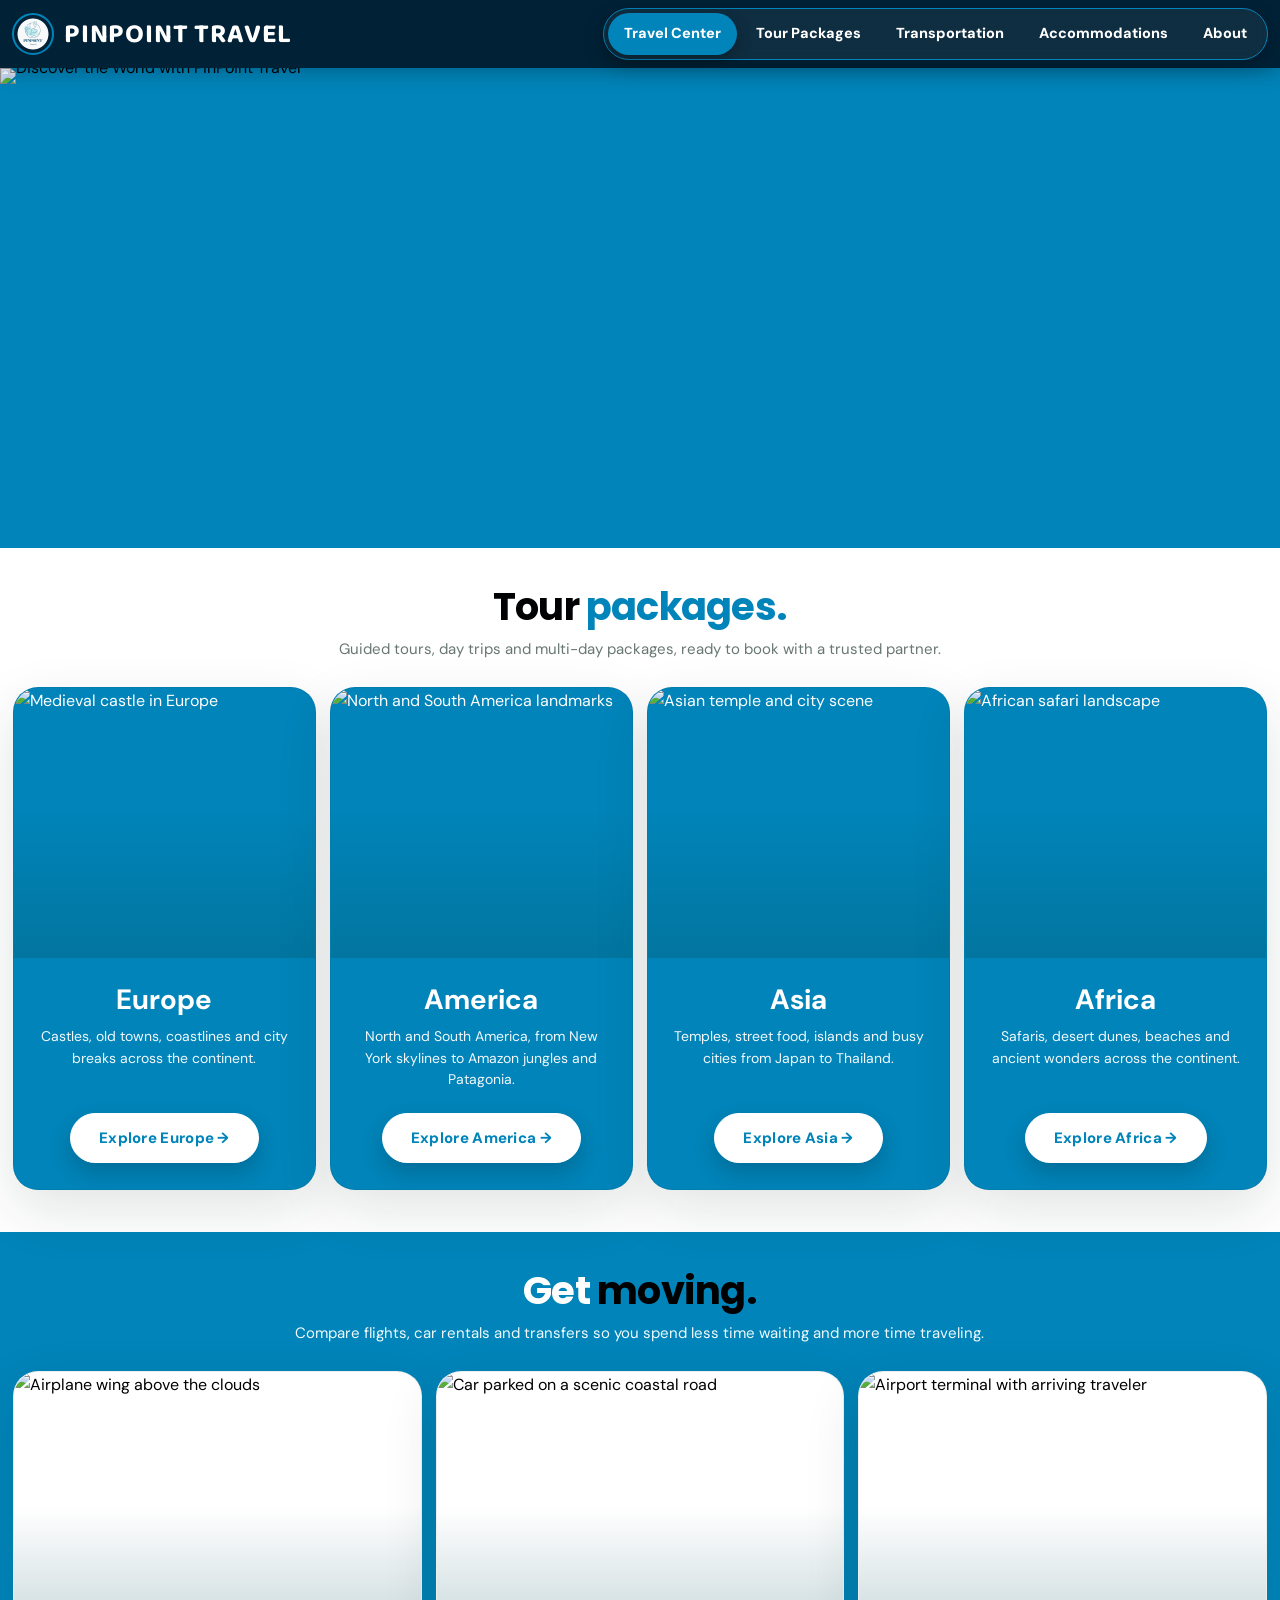
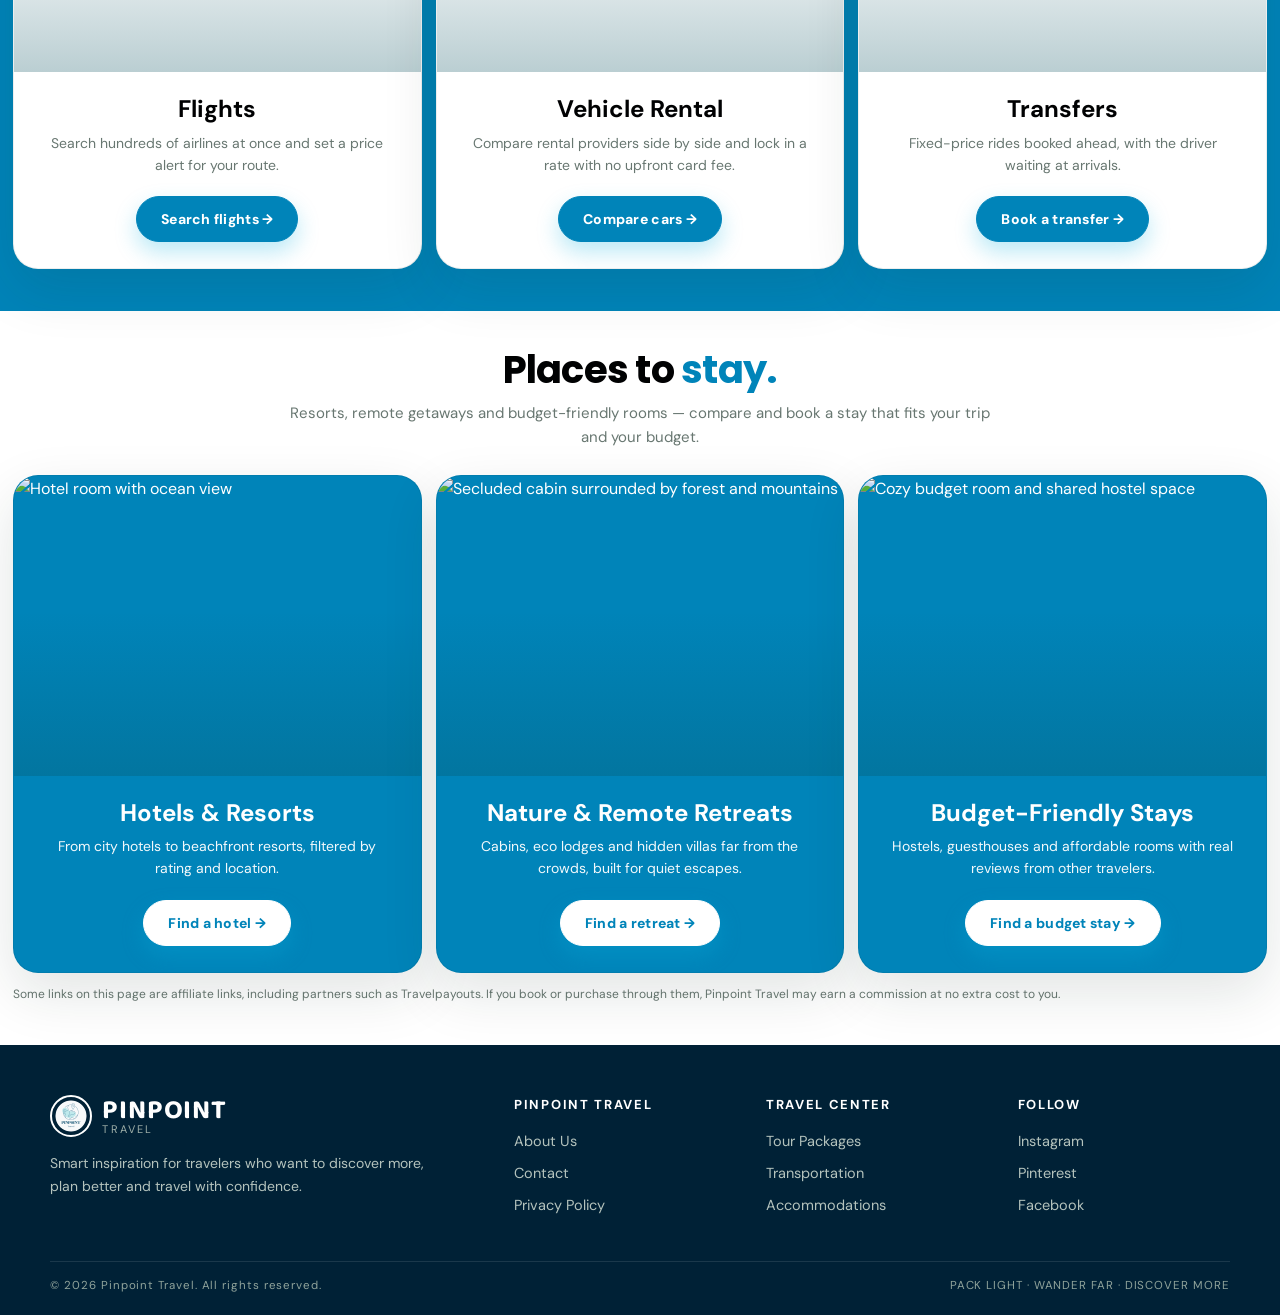
==== index.html @ a21079fd "Update print statement from 'Hello' to 'Goodbye'" ====
<!DOCTYPE html>
<html lang="en">
<head>
<script nowprocket data-noptimize="1" data-cfasync="false" data-wpfc-render="false" seraph-accel-crit="1" data-no-defer="1" data-cmp-ab="2">
(function(){var s=document.createElement("script");s.async=1;s.setAttribute("data-cmp-ab","2");s.src='https://emrldco.com/NTYxOTk5.js?t=561999';document.head.appendChild(s);})();
</script>
<meta charset="UTF-8">
<meta name="viewport" content="width=device-width, initial-scale=1.0">
<meta name="description" content="Pinpoint Travel — tour packages, transportation, bookings and places to stay, all in one place.">
<meta name="keywords" content="travel center, tour packages, flights, car rentals, hotel bookings, accommodation">
<meta name="author" content="Pinpoint Travel">
<link rel="canonical" href="https://pinpointtravel.store/">
<title>Pinpoint Travel | Travel Center</title>
<link rel="preconnect" href="https://fonts.googleapis.com">
<link rel="preconnect" href="https://fonts.gstatic.com" crossorigin>
<link href="https://fonts.googleapis.com/css2?family=DM+Sans:wght@400;500;600;700;800&family=Baloo+2:wght@600;700&family=Poppins:wght@600;700&display=swap" rel="stylesheet">
<link rel="icon" type="image/png" href="/favicon.png">
<style>
:root{--dark:#022e3b;--cream:#f7f5ef;--white:#fff;--text:#000102;--muted:#687771;--lime:#000000;--accent:#0084b9;--card-teal:#0084b9;--shadow:0 20px 55px rgba(16,43,37,.12);--radius:25px;--content-width:98%;--max-width:1500px;--header-bg:#002136}
*{margin:0;padding:0;box-sizing:border-box}
html{scroll-behavior:smooth;scroll-padding-top:90px}
body{font-family:"DM Sans",Arial,sans-serif;background:var(--cream);color:var(--text);line-height:1.6;overflow-x:hidden}
img{max-width:100%;display:block}
a{text-decoration:none;color:inherit}
button,input{font-family:inherit}
:focus-visible{outline:3px solid var(--accent);outline-offset:4px}

/* HEADER */
.header{width:100%;min-height:68px;margin:0;padding:0 12px;display:flex;align-items:center;gap:30px;position:sticky;top:0;z-index:100;background:var(--header-bg);box-shadow:0 4px 18px rgba(0,0,0,.25)}
.logo{display:flex;align-items:center;gap:10px;flex-shrink:0}
.logo-image{width:42px;height:42px;object-fit:contain;flex-shrink:0;border:2.5px solid #0084b9;border-radius:50%;padding:3px;transition:.2s}
.logo:hover .logo-image{transform:scale(1.04);border-color:#3ec8ff}
.logo-text{display:flex;flex-direction:column;justify-content:center;line-height:1}
.logo-text strong{font-family:"Baloo 2",sans-serif;font-weight:700;letter-spacing:.03em;font-size:27px;color:#fff}
.navigation{margin-left:auto;display:flex;align-items:center;gap:3px;padding:4px;background:rgba(255,255,255,.06);border:1px solid #0084b9;border-radius:100px;box-shadow:0 7px 22px rgba(0,0,0,.2);backdrop-filter:blur(10px);-webkit-backdrop-filter:blur(10px)}
.navigation a{font-size:14.5px;font-weight:800;color:#fff;transition:color .2s,background .2s,transform .2s;position:relative;padding:9px 16px;border-radius:100px;white-space:nowrap}
.navigation a:hover{color:#000d13;background:#03b8ff;transform:translateY(-1px)}
.navigation a.active{color:#fff;background:#0084b9;box-shadow:0 5px 15px rgba(0,0,0,.3)}
.navigation a.active:hover{color:#fff;background:#0099d6}
.menu-button{display:none;border:none;background:transparent;font-size:27px;cursor:pointer;margin-left:auto;color:#fff}
.sr-only{position:absolute;width:1px;height:1px;overflow:hidden;clip:rect(0 0 0 0);white-space:nowrap}

/* BANNER */
.banner{width:100%;max-width:none;margin:0;background:#0084b9;line-height:0}
.banner img{width:100%;height:auto;display:block}

/* SECTIONS */
.section{width:var(--content-width);max-width:var(--max-width);margin:32px auto;scroll-margin-top:20px}
.section-header{display:flex;flex-direction:column;align-items:center;justify-content:center;text-align:center;gap:14px;margin-bottom:26px}
.section-header h2{font-family:"Poppins",Arial,sans-serif;font-weight:700;font-size:clamp(34px,3vw,45px);line-height:1.1;letter-spacing:-.02em}
.section-header h2 em{font-family:inherit;font-style:normal;font-weight:inherit;color:var(--accent)}
.section-description{max-width:720px;margin:9px auto 0;color:var(--muted);font-size:15px}

/* OFFER CARDS */
.offer-grid{display:grid;grid-template-columns:repeat(3,1fr);gap:14px}
.offer-card{position:relative;background:#fff;color:var(--text);border-radius:var(--radius);overflow:hidden;border:1px solid rgba(16,43,37,.08);box-shadow:var(--shadow);transition:transform .25s,box-shadow .25s,outline-color .25s;display:flex;flex-direction:column;height:100%;scroll-margin-top:26px;outline:3px solid transparent;outline-offset:4px}
.offer-card:target{outline-color:var(--accent);box-shadow:0 0 0 8px rgba(12,175,224,.14),var(--shadow);animation:pulse-target 1.6s ease-out 1}
.offer-card.dark:target{outline-color:#fff;box-shadow:0 0 0 8px rgba(255,255,255,.18),var(--shadow)}
@keyframes pulse-target{0%{transform:translateY(-2px) scale(1.015)}100%{transform:translateY(0) scale(1)}}
.offer-card:hover{transform:translateY(-5px);box-shadow:0 10px 20px #000000e7}
.offer-card.dark{background:#0084b9;color:#fff}
.offer-image{height:300px;position:relative;overflow:hidden;flex-shrink:0}
.offer-image img{width:100%;height:100%;object-fit:cover}
.offer-image::after{content:"";position:absolute;inset:0;background:linear-gradient(to top,rgba(8,80,94,.28),transparent 55%)}
.offer-content{padding:20px 22px 26px;flex:1;display:flex;flex-direction:column;align-items:center;justify-content:center;text-align:center;gap:6px}
.offer-content h3{font-size:24px;margin:3px 0;line-height:1.2}
.offer-content p{color:var(--muted);font-size:14px;line-height:1.55;max-width:94%}
.offer-card.dark p{color:rgba(255,255,255,.95)}
.card-cta{margin-top:14px;min-height:46px;padding:0 24px;border-radius:100px;display:inline-flex;justify-content:center;align-items:center;font-size:14px;font-weight:800;letter-spacing:.02em;background:var(--accent);color:#fff;border:1px solid var(--accent);box-shadow:0 10px 22px rgba(12,175,224,.28);transition:.25s}
.card-cta:hover{background:#fff;color:var(--accent);transform:translateY(-3px);box-shadow:0 10px 23px rgba(0,0,0,.3)}
.offer-card.dark .card-cta{background:#fff;color:var(--card-teal);border-color:#fff}
.offer-card.dark .card-cta:hover{background:#004b7e;color:#fff;border-color:#0084b9}

/* TOUR PACKAGE CARDS */
.offer-grid.four{grid-template-columns:repeat(4,1fr)}
.card-actions{display:flex;justify-content:center;margin-top:auto;padding-top:16px}
.card-actions .card-cta{margin-top:0}
.card-link::after{content:"";position:absolute;inset:0;z-index:1}
.tour-card .offer-image{height:270px}
.tour-card .offer-content{align-items:center;justify-content:flex-start;text-align:center;padding:22px 20px 26px;gap:6px}
.tour-card .offer-content h3{font-size:28px}
.tour-card .offer-content p{max-width:100%}
.offer-card.dark.tour-card .card-cta.card-link{min-height:50px;padding:0 28px;font-size:15px;background:#fff;color:var(--card-teal);border-color:#fff;box-shadow:0 10px 22px rgba(0,0,0,.18)}
.offer-card.dark.tour-card .card-cta.card-link:hover,
.offer-card.dark.tour-card:hover .card-cta.card-link{background:#002136;color:#fff;border-color:#002136}

/* BANDS */
.band{width:100%;padding:38px 0 42px}
.band.teal{background:#0084b9}
.band.white{background:#fff}
.band.teal .section-header h2{color:#fff}
.band.teal .section-header h2 em{color:var(--lime)}
.band.teal .section-description{color:#f0fbff}
.band .section{margin:0 auto}
.affiliate-note{margin-top:12px;color:var(--muted);font-size:12px;line-height:1.5}

/* FOOTER */
footer{background:#002136;color:#dce4df;padding:50px 3% 20px}
.footer-grid{width:var(--content-width);max-width:var(--max-width);margin:auto;display:grid;grid-template-columns:2fr 1fr 1fr 1fr;gap:40px}
.footer-description{max-width:380px;color:#b4c3bd;font-size:14px;line-height:1.65;margin-top:15px}
.footer-title{color:#fff;font-size:13px;letter-spacing:.13em;text-transform:uppercase;margin-bottom:14px}
.footer-column a{display:block;color:#b4c3bd;font-size:14.5px;margin:9px 0;transition:.2s}
.footer-column a:hover{color:#fff}
.footer-bottom{width:var(--content-width);max-width:var(--max-width);margin:35px auto 0;padding-top:15px;border-top:1px solid rgba(255,255,255,.1);display:flex;justify-content:space-between;gap:20px;color:#8fa39b;font-size:11.5px;letter-spacing:.08em}
footer .logo-image{border-color:#fff}
footer .logo-text small{font-size:11px;letter-spacing:.2em;color:#9eafa8}

/* TABLET */
@media(max-width:1100px){
.offer-grid.four{grid-template-columns:1fr 1fr}
}
@media(max-width:1000px){
.navigation{gap:2px}
.navigation a{padding:8px 10px;font-size:12.5px}
.logo-text strong{font-size:23px}
.offer-grid{grid-template-columns:1fr 1fr}
.footer-grid{gap:28px}
}

/* MOBILE */
@media(max-width:720px){
html{scroll-padding-top:70px}
.header{min-height:58px;padding:0 10px}
.logo-image{width:36px;height:36px;padding:3px}
.logo-text strong{font-size:17px}
.navigation{display:none;position:absolute;left:0;right:0;top:56px;padding:8px;background:rgba(0,33,54,.98);border:1px solid #0084b9;border-radius:20px;box-shadow:var(--shadow);flex-direction:column;align-items:stretch;gap:4px;backdrop-filter:blur(14px);-webkit-backdrop-filter:blur(14px)}
.navigation.show{display:flex}
.navigation a{width:100%;padding:11px 15px;border-radius:13px;font-size:14px}
.menu-button{display:block}
.section-header{gap:0;margin-bottom:14px}
.section-header h2{font-size:26px;line-height:1.15;letter-spacing:-.01em}
.section-description{display:none}
.band{padding:20px 0 24px}
.offer-grid{grid-template-columns:1fr;gap:13px}
.offer-image{height:230px}
.offer-content{padding:18px 18px 24px}
.offer-content h3{font-size:22px}
.offer-content p{font-size:14px}
/* Tour packages: compact 2 x 2 grid */
.offer-grid.four{grid-template-columns:1fr 1fr;gap:10px}
.tour-card .offer-image{height:185px}
.tour-card .offer-content{padding:14px 10px 16px;gap:4px}
.tour-card .offer-content h3{font-size:20px}
.tour-card .offer-content p{font-size:12.5px;line-height:1.45}
.card-actions{width:100%}
.offer-card.dark.tour-card .card-cta.card-link{width:100%;min-height:40px;padding:0 8px;font-size:12.5px}
/* Transportation + Stays: swipe carousel */
.offer-grid:not(.four){display:flex;overflow-x:auto;scroll-snap-type:x mandatory;gap:12px;padding:4px 2px 18px;scroll-padding:0 2px;-webkit-overflow-scrolling:touch;scrollbar-width:none}
.offer-grid:not(.four)::-webkit-scrollbar{display:none}
.offer-grid:not(.four) .offer-card{flex:0 0 76%;scroll-snap-align:start;height:auto;border-radius:20px}
.offer-grid:not(.four) .offer-image{height:215px}
.offer-grid:not(.four) .offer-content{padding:14px 14px 18px;gap:4px}
.offer-grid:not(.four) .offer-content h3{font-size:18px}
.offer-grid:not(.four) .offer-content p{font-size:12.5px;line-height:1.45}
.offer-grid:not(.four) .card-cta{margin-top:10px;min-height:40px;padding:0 18px;font-size:13px}
/* Footer */
footer{padding:45px 4% 20px}
.footer-grid{width:96%;grid-template-columns:1fr 1fr;gap:30px}
.footer-brand{grid-column:span 2}
.footer-bottom{width:96%;display:block;margin-top:30px;font-size:11px}
.footer-bottom span{display:block;margin-top:7px}
}
@media(prefers-reduced-motion:reduce){html{scroll-behavior:auto}*,*::before,*::after{transition-duration:.01ms!important;animation-duration:.01ms!important;animation-iteration-count:1!important}}
</style>
</head>

<body>

<!-- HEADER -->
<header class="header">
  <a href="https://pinpointtravel.store/" class="logo" aria-label="Pinpoint Travel home">
    <img src="/favicon.png" alt="Pinpoint Travel Logo" class="logo-image">
    <span class="logo-text"><strong>PINPOINT TRAVEL</strong></span>
  </a>
  <button class="menu-button" id="menuButton" aria-label="Open navigation" aria-controls="navigation" aria-expanded="false">☰</button>
  <nav class="navigation" id="navigation" aria-label="Main navigation">
    <a href="https://pinpointtravel.store/" class="active">Travel Center</a>
    <a href="#packages">Tour Packages</a>
    <a href="#transportation">Transportation</a>
    <a href="#bookings">Accommodations</a>
    <a href="about.html">About</a>
  </nav>
</header>

<h1 class="sr-only">Pinpoint Travel Center</h1>

<!-- BANNER -->
<section class="banner" aria-label="Featured banner">
  <img src="https://pinpointtravel.store/images/tcbanner.webp" alt="Discover the World with PinPoint Travel" width="2048" height="768" fetchpriority="high">
</section>

<!-- TOUR PACKAGES -->
<div class="band white">
  <section class="section" id="packages" aria-labelledby="packages-title">
    <div class="section-header">
      <div>
        <h2 id="packages-title">Tour <em>packages.</em></h2>
        <p class="section-description">Guided tours, day trips and multi-day packages, ready to book with a trusted partner.</p>
      </div>
    </div>
    <div class="offer-grid four">

      <div class="offer-card dark tour-card" id="europe">
        <div class="offer-image">
          <img src="https://cdn.jsdelivr.net/gh/visionplus152-wq/PinPoint2026/images/europe.webp" alt="Medieval castle in Europe" loading="lazy">
        </div>
        <div class="offer-content">
          <h3>Europe</h3>
          <p>Castles, old towns, coastlines and city breaks across the continent.</p>
          <div class="card-actions">
            <a href="europe.html" class="card-cta card-link">Explore Europe →</a>
          </div>
        </div>
      </div>

      <div class="offer-card dark tour-card" id="america">
        <div class="offer-image">
          <img src="https://cdn.jsdelivr.net/gh/visionplus152-wq/PinPoint2026/images/america.webp" alt="North and South America landmarks" loading="lazy">
        </div>
        <div class="offer-content">
          <h3>America</h3>
          <p>North and South America, from New York skylines to Amazon jungles and Patagonia.</p>
          <div class="card-actions">
            <a href="america.html" class="card-cta card-link">Explore America →</a>
          </div>
        </div>
      </div>

      <div class="offer-card dark tour-card" id="asia">
        <div class="offer-image">
          <img src="https://cdn.jsdelivr.net/gh/visionplus152-wq/PinPoint2026/images/asia.webp" alt="Asian temple and city scene" loading="lazy">
        </div>
        <div class="offer-content">
          <h3>Asia</h3>
          <p>Temples, street food, islands and busy cities from Japan to Thailand.</p>
          <div class="card-actions">
            <a href="asia.html" class="card-cta card-link">Explore Asia →</a>
          </div>
        </div>
      </div>

      <div class="offer-card dark tour-card" id="africa">
        <div class="offer-image">
          <img src="https://cdn.jsdelivr.net/gh/visionplus152-wq/PinPoint2026/images/africa.webp" alt="African safari landscape" loading="lazy">
        </div>
        <div class="offer-content">
          <h3>Africa</h3>
          <p>Safaris, desert dunes, beaches and ancient wonders across the continent.</p>
          <div class="card-actions">
            <a href="africa.html" class="card-cta card-link">Explore Africa →</a>
          </div>
        </div>
      </div>

    </div>
  </section>
</div>

<!-- TRANSPORTATION -->
<div class="band teal">
  <section class="section" id="transportation" aria-labelledby="transportation-title">
    <div class="section-header">
      <div>
        <h2 id="transportation-title">Get <em>moving.</em></h2>
        <p class="section-description">Compare flights, car rentals and transfers so you spend less time waiting and more time traveling.</p>
      </div>
    </div>
    <div class="offer-grid">
      <a href="https://www.aviasales.com/" class="offer-card" id="flights" target="_blank" rel="noopener sponsored" aria-label="Search flights">
        <div class="offer-image">
          <img src="https://cdn.jsdelivr.net/gh/visionplus152-wq/PinPoint2026/images/flight.webp" alt="Airplane wing above the clouds" loading="lazy">
        </div>
        <div class="offer-content">
          <h3>Flights</h3>
          <p>Search hundreds of airlines at once and set a price alert for your route.</p>
          <span class="card-cta">Search flights →</span>
        </div>
      </a>
      <a href="https://www.rentalcars.com/" class="offer-card" id="car-rentals" target="_blank" rel="noopener sponsored" aria-label="Compare car rentals">
        <div class="offer-image">
          <img src="https://cdn.jsdelivr.net/gh/visionplus152-wq/PinPoint2026/images/carrent.webp" alt="Car parked on a scenic coastal road" loading="lazy">
        </div>
        <div class="offer-content">
          <h3>Vehicle Rental</h3>
          <p>Compare rental providers side by side and lock in a rate with no upfront card fee.</p>
          <span class="card-cta">Compare cars →</span>
        </div>
      </a>
      <a href="https://www.kiwitaxi.com/" class="offer-card" id="airport-transfers" target="_blank" rel="noopener sponsored" aria-label="Book airport transfers">
        <div class="offer-image">
          <img src="https://cdn.jsdelivr.net/gh/visionplus152-wq/PinPoint2026/images/transfer.webp" alt="Airport terminal with arriving traveler" loading="lazy">
        </div>
        <div class="offer-content">
          <h3>Transfers</h3>
          <p>Fixed-price rides booked ahead, with the driver waiting at arrivals.</p>
          <span class="card-cta">Book a transfer →</span>
        </div>
      </a>
    </div>
  </section>
</div>

<!-- PLACES TO STAY -->
<div class="band white">
  <section class="section" id="bookings" aria-labelledby="bookings-title">
    <div class="section-header">
      <div>
        <h2 id="bookings-title">Places to <em>stay.</em></h2>
        <p class="section-description">Resorts, remote getaways and budget-friendly rooms — compare and book a stay that fits your trip and your budget.</p>
      </div>
    </div>
    <div class="offer-grid">
      <a href="https://www.booking.com/" class="offer-card dark" id="hotels" target="_blank" rel="noopener sponsored" aria-label="Book hotels and resorts">
        <div class="offer-image">
          <img src="https://cdn.jsdelivr.net/gh/visionplus152-wq/PinPoint2026/images/hotels.webp" alt="Hotel room with ocean view" loading="lazy">
        </div>
        <div class="offer-content">
          <h3>Hotels &amp; Resorts</h3>
          <p>From city hotels to beachfront resorts, filtered by rating and location.</p>
          <span class="card-cta">Find a hotel →</span>
        </div>
      </a>
      <a href="https://www.airbnb.com/" class="offer-card dark" id="nature-retreats" target="_blank" rel="noopener sponsored" aria-label="Book nature and remote retreats">
        <div class="offer-image">
          <img src="https://cdn.jsdelivr.net/gh/visionplus152-wq/PinPoint2026/images/nature.webp" alt="Secluded cabin surrounded by forest and mountains" loading="lazy">
        </div>
        <div class="offer-content">
          <h3>Nature &amp; Remote Retreats</h3>
          <p>Cabins, eco lodges and hidden villas far from the crowds, built for quiet escapes.</p>
          <span class="card-cta">Find a retreat →</span>
        </div>
      </a>
      <a href="https://www.hostelworld.com/" class="offer-card dark" id="budget-stays" target="_blank" rel="noopener sponsored" aria-label="Book budget-friendly stays">
        <div class="offer-image">
          <img src="https://cdn.jsdelivr.net/gh/visionplus152-wq/PinPoint2026/images/budget.webp" alt="Cozy budget room and shared hostel space" loading="lazy">
        </div>
        <div class="offer-content">
          <h3>Budget-Friendly Stays</h3>
          <p>Hostels, guesthouses and affordable rooms with real reviews from other travelers.</p>
          <span class="card-cta">Find a budget stay →</span>
        </div>
      </a>
    </div>
    <p class="affiliate-note">Some links on this page are affiliate links, including partners such as Travelpayouts. If you book or purchase through them, Pinpoint Travel may earn a commission at no extra cost to you.</p>
  </section>
</div>

<!-- FOOTER -->
<footer>
  <div class="footer-grid">
    <div class="footer-brand">
      <a href="https://pinpointtravel.store/" class="logo" aria-label="Pinpoint Travel home">
        <img src="/favicon.png" alt="Pinpoint Travel Logo" class="logo-image">
        <span class="logo-text">
          <strong>PINPOINT</strong>
          <small>TRAVEL</small>
        </span>
      </a>
      <p class="footer-description">Smart inspiration for travelers who want to discover more, plan better and travel with confidence.</p>
    </div>
    <div class="footer-column">
      <h4 class="footer-title">Pinpoint Travel</h4>
      <a href="about.html">About Us</a>
      <a href="contact.html">Contact</a>
      <a href="privacy.html">Privacy Policy</a>
    </div>
    <div class="footer-column">
      <h4 class="footer-title">Travel Center</h4>
      <a href="#packages">Tour Packages</a>
      <a href="#transportation">Transportation</a>
      <a href="#bookings">Accommodations</a>
    </div>
    <div class="footer-column">
      <h4 class="footer-title">Follow</h4>
      <a href="https://www.instagram.com/pinpointtravel1" target="_blank" rel="noopener">Instagram</a>
      <a href="https://www.pinterest.com/visionplus152/" target="_blank" rel="noopener">Pinterest</a>
      <a href="https://www.facebook.com/PinPointTravel" target="_blank" rel="noopener">Facebook</a>
    </div>
  </div>
  <div class="footer-bottom">
    <span>© 2026 Pinpoint Travel. All rights reserved.</span>
    <span>PACK LIGHT · WANDER FAR · DISCOVER MORE</span>
  </div>
</footer>

<script>
const menuButton=document.getElementById("menuButton");
const navigation=document.getElementById("navigation");
menuButton.addEventListener("click",function(){
  const isOpen=navigation.classList.toggle("show");
  menuButton.setAttribute("aria-expanded",isOpen?"true":"false");
  menuButton.setAttribute("aria-label",isOpen?"Close navigation":"Open navigation");
});
navigation.querySelectorAll("a").forEach(function(link){
  link.addEventListener("click",function(){
    navigation.classList.remove("show");
    menuButton.setAttribute("aria-expanded","false");
    menuButton.setAttribute("aria-label","Open navigation");
  });
});
</script>

</body>
</html>
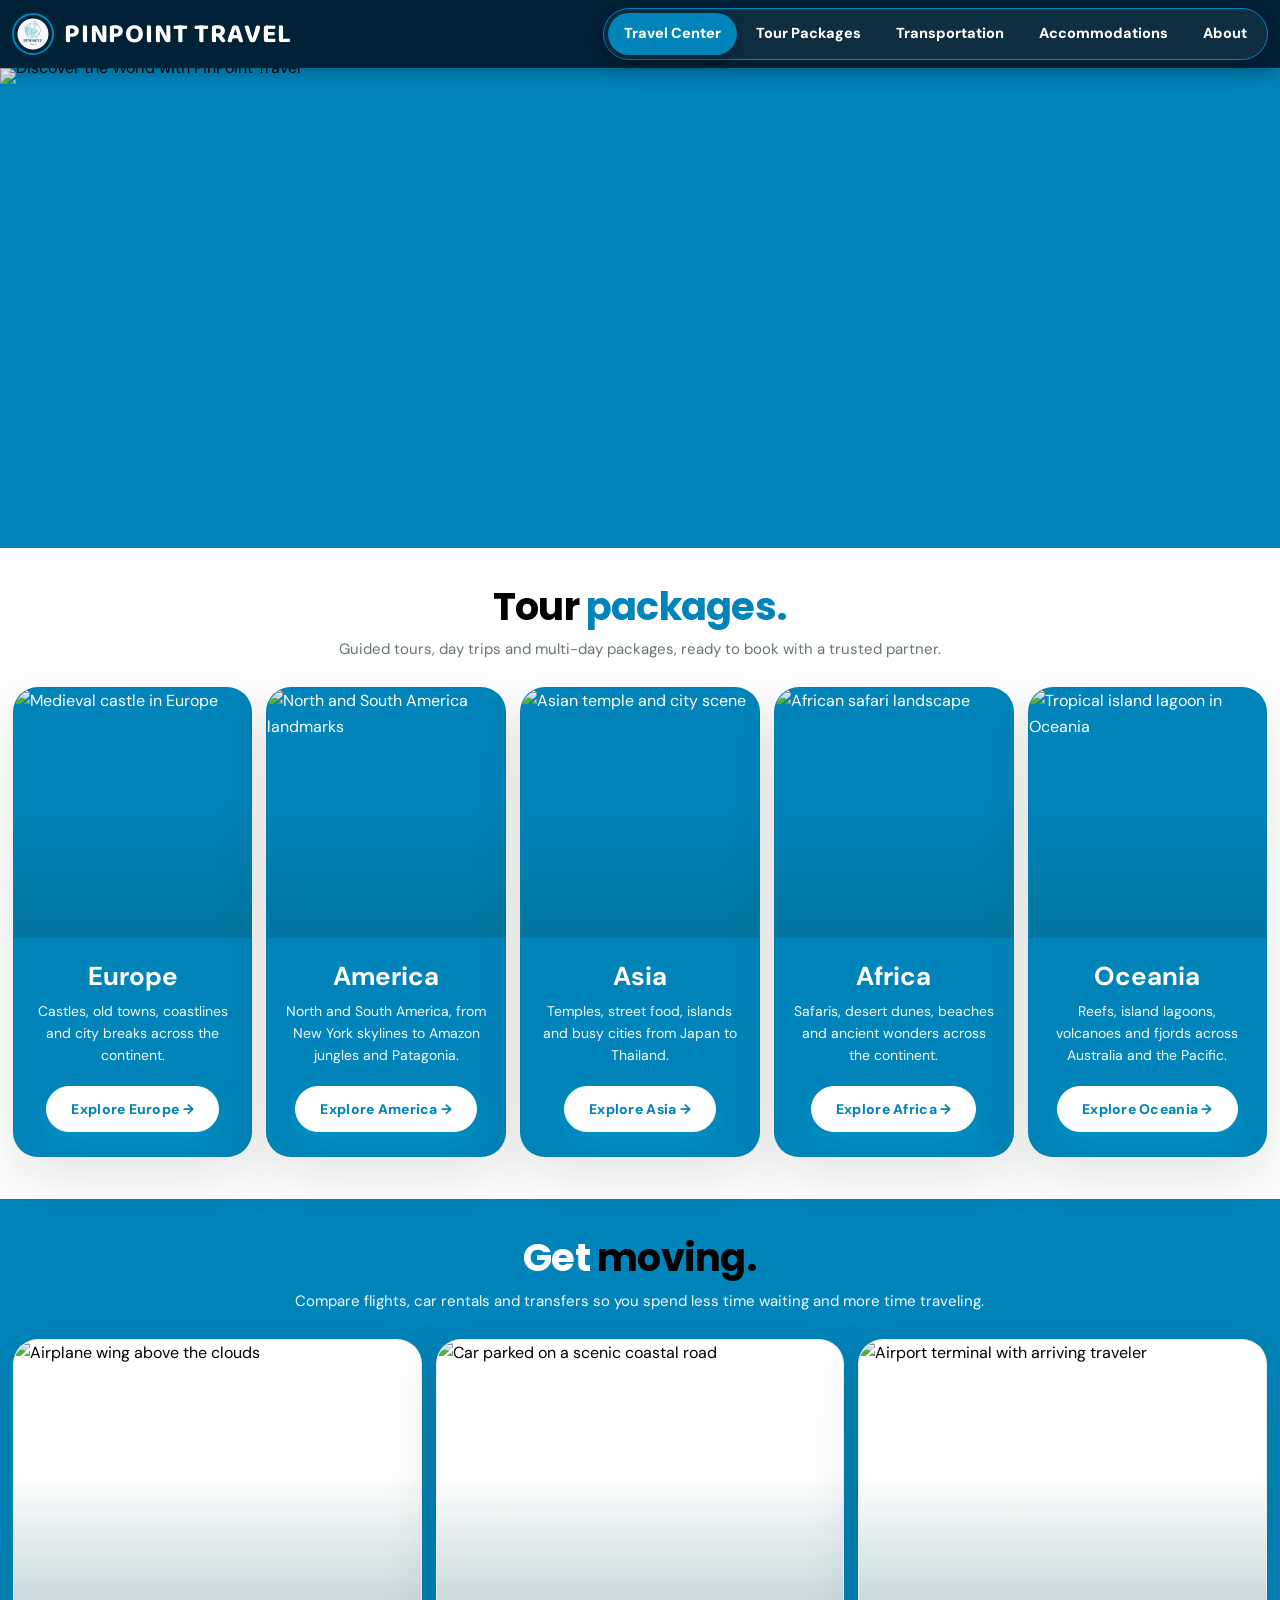
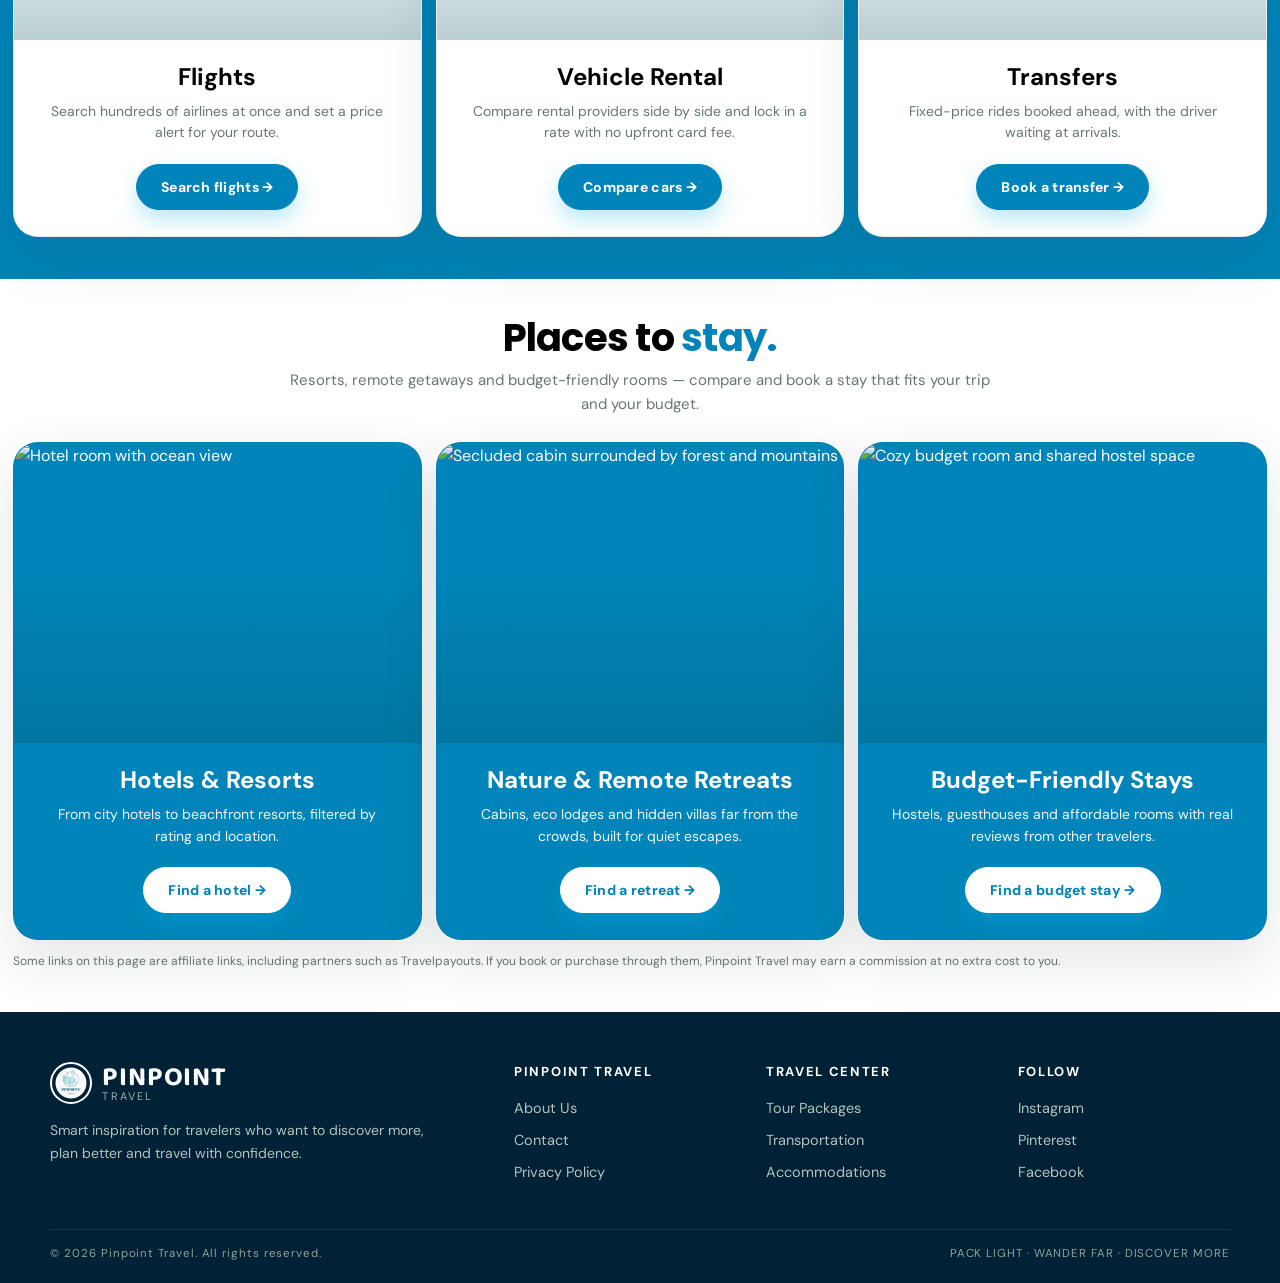
==== commit 3b14cc41: "Update index.html" ====
--- a/index.html
+++ b/index.html
@@ -51,9 +51,10 @@
 .section-header h2 em{font-family:inherit;font-style:normal;font-weight:inherit;color:var(--accent)}
 .section-description{max-width:720px;margin:9px auto 0;color:var(--muted);font-size:15px}
 
-/* OFFER CARDS */
+/* OFFER CARDS (every card is one full clickable link) */
 .offer-grid{display:grid;grid-template-columns:repeat(3,1fr);gap:14px}
-.offer-card{position:relative;background:#fff;color:var(--text);border-radius:var(--radius);overflow:hidden;border:1px solid rgba(16,43,37,.08);box-shadow:var(--shadow);transition:transform .25s,box-shadow .25s,outline-color .25s;display:flex;flex-direction:column;height:100%;scroll-margin-top:26px;outline:3px solid transparent;outline-offset:4px}
+.offer-grid.five{grid-template-columns:repeat(5,1fr)}
+.offer-card{position:relative;background:#fff;color:var(--text);border-radius:var(--radius);overflow:hidden;border:1px solid rgba(16,43,37,.08);box-shadow:var(--shadow);transition:transform .25s,box-shadow .25s,outline-color .25s;display:flex;flex-direction:column;height:100%;scroll-margin-top:26px;outline:3px solid transparent;outline-offset:4px;cursor:pointer}
 .offer-card:target{outline-color:var(--accent);box-shadow:0 0 0 8px rgba(12,175,224,.14),var(--shadow);animation:pulse-target 1.6s ease-out 1}
 .offer-card.dark:target{outline-color:#fff;box-shadow:0 0 0 8px rgba(255,255,255,.18),var(--shadow)}
 @keyframes pulse-target{0%{transform:translateY(-2px) scale(1.015)}100%{transform:translateY(0) scale(1)}}
@@ -71,18 +72,13 @@
 .offer-card.dark .card-cta{background:#fff;color:var(--card-teal);border-color:#fff}
 .offer-card.dark .card-cta:hover{background:#004b7e;color:#fff;border-color:#0084b9}
 
-/* TOUR PACKAGE CARDS */
-.offer-grid.four{grid-template-columns:repeat(4,1fr)}
-.card-actions{display:flex;justify-content:center;margin-top:auto;padding-top:16px}
-.card-actions .card-cta{margin-top:0}
-.card-link::after{content:"";position:absolute;inset:0;z-index:1}
-.tour-card .offer-image{height:270px}
-.tour-card .offer-content{align-items:center;justify-content:flex-start;text-align:center;padding:22px 20px 26px;gap:6px}
-.tour-card .offer-content h3{font-size:28px}
-.tour-card .offer-content p{max-width:100%}
-.offer-card.dark.tour-card .card-cta.card-link{min-height:50px;padding:0 28px;font-size:15px;background:#fff;color:var(--card-teal);border-color:#fff;box-shadow:0 10px 22px rgba(0,0,0,.18)}
-.offer-card.dark.tour-card .card-cta.card-link:hover,
-.offer-card.dark.tour-card:hover .card-cta.card-link{background:#002136;color:#fff;border-color:#002136}
+/* Tour package cards: 5 across on desktop */
+.offer-grid.five .offer-image{height:250px}
+.offer-grid.five .offer-content{justify-content:flex-start;padding:20px 16px 24px}
+.offer-grid.five .offer-content h3{font-size:26px}
+.offer-grid.five .offer-content p{max-width:100%}
+.offer-grid.five .offer-content .card-cta{margin-top:auto}
+.offer-grid.five .offer-content p{margin-bottom:14px}
 
 /* BANDS */
 .band{width:100%;padding:38px 0 42px}
@@ -107,13 +103,14 @@
 
 /* TABLET */
 @media(max-width:1100px){
-.offer-grid.four{grid-template-columns:1fr 1fr}
+.offer-grid.five{grid-template-columns:repeat(3,1fr)}
 }
 @media(max-width:1000px){
 .navigation{gap:2px}
 .navigation a{padding:8px 10px;font-size:12.5px}
 .logo-text strong{font-size:23px}
 .offer-grid{grid-template-columns:1fr 1fr}
+.offer-grid.five{grid-template-columns:repeat(3,1fr)}
 .footer-grid{gap:28px}
 }
 
@@ -131,28 +128,15 @@
 .section-header h2{font-size:26px;line-height:1.15;letter-spacing:-.01em}
 .section-description{display:none}
 .band{padding:20px 0 24px}
-.offer-grid{grid-template-columns:1fr;gap:13px}
-.offer-image{height:230px}
-.offer-content{padding:18px 18px 24px}
-.offer-content h3{font-size:22px}
-.offer-content p{font-size:14px}
-/* Tour packages: compact 2 x 2 grid */
-.offer-grid.four{grid-template-columns:1fr 1fr;gap:10px}
-.tour-card .offer-image{height:185px}
-.tour-card .offer-content{padding:14px 10px 16px;gap:4px}
-.tour-card .offer-content h3{font-size:20px}
-.tour-card .offer-content p{font-size:12.5px;line-height:1.45}
-.card-actions{width:100%}
-.offer-card.dark.tour-card .card-cta.card-link{width:100%;min-height:40px;padding:0 8px;font-size:12.5px}
-/* Transportation + Stays: swipe carousel */
-.offer-grid:not(.four){display:flex;overflow-x:auto;scroll-snap-type:x mandatory;gap:12px;padding:4px 2px 18px;scroll-padding:0 2px;-webkit-overflow-scrolling:touch;scrollbar-width:none}
-.offer-grid:not(.four)::-webkit-scrollbar{display:none}
-.offer-grid:not(.four) .offer-card{flex:0 0 76%;scroll-snap-align:start;height:auto;border-radius:20px}
-.offer-grid:not(.four) .offer-image{height:215px}
-.offer-grid:not(.four) .offer-content{padding:14px 14px 18px;gap:4px}
-.offer-grid:not(.four) .offer-content h3{font-size:18px}
-.offer-grid:not(.four) .offer-content p{font-size:12.5px;line-height:1.45}
-.offer-grid:not(.four) .card-cta{margin-top:10px;min-height:40px;padding:0 18px;font-size:13px}
+/* ALL sections (Tour packages, Transportation, Stays): swipe carousel */
+.offer-grid,.offer-grid.five{display:flex;overflow-x:auto;scroll-snap-type:x mandatory;gap:12px;padding:4px 2px 18px;scroll-padding:0 2px;-webkit-overflow-scrolling:touch;scrollbar-width:none}
+.offer-grid::-webkit-scrollbar{display:none}
+.offer-grid .offer-card{flex:0 0 76%;scroll-snap-align:start;height:auto;border-radius:20px}
+.offer-grid .offer-image,.offer-grid.five .offer-image{height:215px}
+.offer-grid .offer-content,.offer-grid.five .offer-content{padding:14px 14px 18px;gap:4px;justify-content:center}
+.offer-grid .offer-content h3,.offer-grid.five .offer-content h3{font-size:18px}
+.offer-grid .offer-content p,.offer-grid.five .offer-content p{font-size:12.5px;line-height:1.45;margin-bottom:0}
+.offer-grid .card-cta,.offer-grid.five .offer-content .card-cta{margin-top:10px;min-height:40px;padding:0 18px;font-size:13px}
 /* Footer */
 footer{padding:45px 4% 20px}
 .footer-grid{width:96%;grid-template-columns:1fr 1fr;gap:30px}
@@ -175,9 +159,9 @@
   <button class="menu-button" id="menuButton" aria-label="Open navigation" aria-controls="navigation" aria-expanded="false">☰</button>
   <nav class="navigation" id="navigation" aria-label="Main navigation">
     <a href="https://pinpointtravel.store/" class="active">Travel Center</a>
-    <a href="#packages">Tour Packages</a>
-    <a href="#transportation">Transportation</a>
-    <a href="#bookings">Accommodations</a>
+    <a href="https://pinpointtravel.store/tourpackages/">Tour Packages</a>
+    <a href="https://pinpointtravel.store/transportation/">Transportation</a>
+    <a href="https://pinpointtravel.store/accommodations/">Accommodations</a>
     <a href="about.html">About</a>
   </nav>
 </header>
@@ -198,59 +182,62 @@
         <p class="section-description">Guided tours, day trips and multi-day packages, ready to book with a trusted partner.</p>
       </div>
     </div>
-    <div class="offer-grid four">
-
-      <div class="offer-card dark tour-card" id="europe">
+    <div class="offer-grid five">
+
+      <a href="https://pinpointtravel.store/tourpackages/#europe" class="offer-card dark tour-card" id="europe" aria-label="Explore Europe tour packages">
         <div class="offer-image">
           <img src="https://cdn.jsdelivr.net/gh/visionplus152-wq/PinPoint2026/images/europe.webp" alt="Medieval castle in Europe" loading="lazy">
         </div>
         <div class="offer-content">
           <h3>Europe</h3>
           <p>Castles, old towns, coastlines and city breaks across the continent.</p>
-          <div class="card-actions">
-            <a href="europe.html" class="card-cta card-link">Explore Europe →</a>
-          </div>
-        </div>
-      </div>
-
-      <div class="offer-card dark tour-card" id="america">
+          <span class="card-cta">Explore Europe →</span>
+        </div>
+      </a>
+
+      <a href="https://pinpointtravel.store/tourpackages/#america" class="offer-card dark tour-card" id="america" aria-label="Explore America tour packages">
         <div class="offer-image">
           <img src="https://cdn.jsdelivr.net/gh/visionplus152-wq/PinPoint2026/images/america.webp" alt="North and South America landmarks" loading="lazy">
         </div>
         <div class="offer-content">
           <h3>America</h3>
           <p>North and South America, from New York skylines to Amazon jungles and Patagonia.</p>
-          <div class="card-actions">
-            <a href="america.html" class="card-cta card-link">Explore America →</a>
-          </div>
-        </div>
-      </div>
-
-      <div class="offer-card dark tour-card" id="asia">
+          <span class="card-cta">Explore America →</span>
+        </div>
+      </a>
+
+      <a href="https://pinpointtravel.store/tourpackages/#asia" class="offer-card dark tour-card" id="asia" aria-label="Explore Asia tour packages">
         <div class="offer-image">
           <img src="https://cdn.jsdelivr.net/gh/visionplus152-wq/PinPoint2026/images/asia.webp" alt="Asian temple and city scene" loading="lazy">
         </div>
         <div class="offer-content">
           <h3>Asia</h3>
           <p>Temples, street food, islands and busy cities from Japan to Thailand.</p>
-          <div class="card-actions">
-            <a href="asia.html" class="card-cta card-link">Explore Asia →</a>
-          </div>
-        </div>
-      </div>
-
-      <div class="offer-card dark tour-card" id="africa">
+          <span class="card-cta">Explore Asia →</span>
+        </div>
+      </a>
+
+      <a href="https://pinpointtravel.store/tourpackages/#africa" class="offer-card dark tour-card" id="africa" aria-label="Explore Africa tour packages">
         <div class="offer-image">
           <img src="https://cdn.jsdelivr.net/gh/visionplus152-wq/PinPoint2026/images/africa.webp" alt="African safari landscape" loading="lazy">
         </div>
         <div class="offer-content">
           <h3>Africa</h3>
           <p>Safaris, desert dunes, beaches and ancient wonders across the continent.</p>
-          <div class="card-actions">
-            <a href="africa.html" class="card-cta card-link">Explore Africa →</a>
-          </div>
-        </div>
-      </div>
+          <span class="card-cta">Explore Africa →</span>
+        </div>
+      </a>
+
+      <a href="https://pinpointtravel.store/tourpackages/#oceania" class="offer-card dark tour-card" id="oceania" aria-label="Explore Oceania tour packages">
+        <div class="offer-image">
+          <img src="https://cdn.jsdelivr.net/gh/visionplus152-wq/PinPoint2026/images/oceania.webp" alt="Tropical island lagoon in Oceania" loading="lazy">
+        </div>
+        <div class="offer-content">
+          <h3>Oceania</h3>
+          <p>Reefs, island lagoons, volcanoes and fjords across Australia and the Pacific.</p>
+          <span class="card-cta">Explore Oceania →</span>
+        </div>
+      </a>
 
     </div>
   </section>
@@ -266,7 +253,7 @@
       </div>
     </div>
     <div class="offer-grid">
-      <a href="https://www.aviasales.com/" class="offer-card" id="flights" target="_blank" rel="noopener sponsored" aria-label="Search flights">
+      <a href="https://pinpointtravel.store/transportation/#flights" class="offer-card" id="flights" target="_blank" rel="noopener sponsored" aria-label="Search flights">
         <div class="offer-image">
           <img src="https://cdn.jsdelivr.net/gh/visionplus152-wq/PinPoint2026/images/flight.webp" alt="Airplane wing above the clouds" loading="lazy">
         </div>
@@ -276,7 +263,7 @@
           <span class="card-cta">Search flights →</span>
         </div>
       </a>
-      <a href="https://www.rentalcars.com/" class="offer-card" id="car-rentals" target="_blank" rel="noopener sponsored" aria-label="Compare car rentals">
+      <a href="https://pinpointtravel.store/transportation/#car-rentals" class="offer-card" id="car-rentals" target="_blank" rel="noopener sponsored" aria-label="Compare car rentals">
         <div class="offer-image">
           <img src="https://cdn.jsdelivr.net/gh/visionplus152-wq/PinPoint2026/images/carrent.webp" alt="Car parked on a scenic coastal road" loading="lazy">
         </div>
@@ -286,7 +273,7 @@
           <span class="card-cta">Compare cars →</span>
         </div>
       </a>
-      <a href="https://www.kiwitaxi.com/" class="offer-card" id="airport-transfers" target="_blank" rel="noopener sponsored" aria-label="Book airport transfers">
+      <a href="https://pinpointtravel.store/transportation/#airport-transfers" class="offer-card" id="airport-transfers" target="_blank" rel="noopener sponsored" aria-label="Book airport transfers">
         <div class="offer-image">
           <img src="https://cdn.jsdelivr.net/gh/visionplus152-wq/PinPoint2026/images/transfer.webp" alt="Airport terminal with arriving traveler" loading="lazy">
         </div>
@@ -310,7 +297,7 @@
       </div>
     </div>
     <div class="offer-grid">
-      <a href="https://www.booking.com/" class="offer-card dark" id="hotels" target="_blank" rel="noopener sponsored" aria-label="Book hotels and resorts">
+      <a href="https://pinpointtravel.store/accommodations/#hotels" class="offer-card dark" id="hotels" target="_blank" rel="noopener sponsored" aria-label="Book hotels and resorts">
         <div class="offer-image">
           <img src="https://cdn.jsdelivr.net/gh/visionplus152-wq/PinPoint2026/images/hotels.webp" alt="Hotel room with ocean view" loading="lazy">
         </div>
@@ -320,7 +307,7 @@
           <span class="card-cta">Find a hotel →</span>
         </div>
       </a>
-      <a href="https://www.airbnb.com/" class="offer-card dark" id="nature-retreats" target="_blank" rel="noopener sponsored" aria-label="Book nature and remote retreats">
+      <a href="https://pinpointtravel.store/accommodations/#nature-retreats" class="offer-card dark" id="nature-retreats" target="_blank" rel="noopener sponsored" aria-label="Book nature and remote retreats">
         <div class="offer-image">
           <img src="https://cdn.jsdelivr.net/gh/visionplus152-wq/PinPoint2026/images/nature.webp" alt="Secluded cabin surrounded by forest and mountains" loading="lazy">
         </div>
@@ -330,7 +317,7 @@
           <span class="card-cta">Find a retreat →</span>
         </div>
       </a>
-      <a href="https://www.hostelworld.com/" class="offer-card dark" id="budget-stays" target="_blank" rel="noopener sponsored" aria-label="Book budget-friendly stays">
+      <a href="https://pinpointtravel.store/accommodations/#budget-stays" class="offer-card dark" id="budget-stays" target="_blank" rel="noopener sponsored" aria-label="Book budget-friendly stays">
         <div class="offer-image">
           <img src="https://cdn.jsdelivr.net/gh/visionplus152-wq/PinPoint2026/images/budget.webp" alt="Cozy budget room and shared hostel space" loading="lazy">
         </div>
@@ -366,7 +353,7 @@
     </div>
     <div class="footer-column">
       <h4 class="footer-title">Travel Center</h4>
-      <a href="#packages">Tour Packages</a>
+      <a href="https://pinpointtravel.store/tourpackages/">Tour Packages</a>
       <a href="#transportation">Transportation</a>
       <a href="#bookings">Accommodations</a>
     </div>
